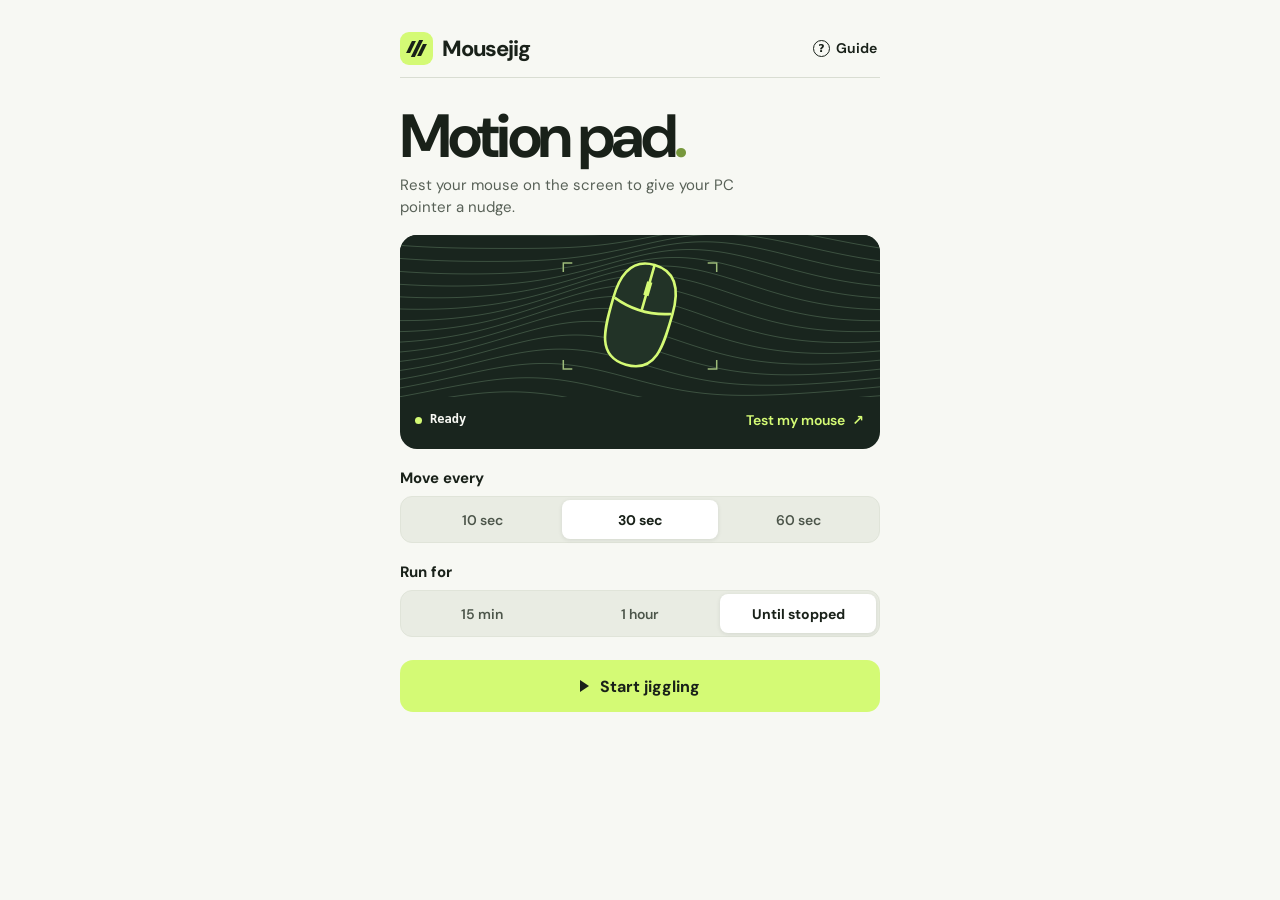
==== app/index.html @ 3383bc42 "Build offline optical mouse jiggler for Android and iOS" ====
<!doctype html>
<html lang="en">
<head>
  <meta charset="utf-8">
  <meta name="viewport" content="width=device-width,initial-scale=1,viewport-fit=cover">
  <meta name="theme-color" content="#f7f8f3">
  <meta name="color-scheme" content="light">
  <meta http-equiv="Content-Security-Policy" content="default-src 'none'; script-src 'self'; style-src 'self'; img-src 'self' data:; font-src 'self'; manifest-src 'self'; worker-src 'self'; connect-src 'self'">
  <link rel="icon" href="icon.png">
  <link rel="apple-touch-icon" href="icon.png">
  <link rel="manifest" href="manifest.webmanifest">
  <link rel="stylesheet" href="style.css">
  <title>Mousejig</title>
  <script defer src="pad.js"></script>
  <script defer src="app.js"></script>
</head>
<body>
  <main id="home" class="shell">
    <header class="topbar">
      <div class="brand"><span class="logo" aria-hidden="true"><i></i><i></i><i></i></span>Mousejig</div>
      <button id="guideButton" class="guide-link" type="button"><span class="question" aria-hidden="true">?</span> Guide</button>
    </header>
    <section class="intro" aria-labelledby="homeTitle">
      <h1 id="homeTitle">Motion pad<span aria-hidden="true">.</span></h1>
      <p>Rest your mouse on the screen to give your PC pointer a nudge.</p>
    </section>
    <section class="preview" aria-label="Mouse placement and sensor test">
      <canvas id="previewCanvas" aria-label="Mouse resting with its optical sensor over the middle of the pad" role="img"></canvas>
      <div class="preview-footer"><span class="status"><i></i> Ready</span>
        <button id="test" class="test" type="button">Test my mouse <span aria-hidden="true">↗</span></button>
      </div>
    </section>
    <form id="settings">
      <fieldset>
        <legend>Move every</legend>
        <div class="segments">
          <label><input type="radio" name="interval" value="10"><span>10 sec</span></label>
          <label><input type="radio" name="interval" value="30" checked><span>30 sec</span></label>
          <label><input type="radio" name="interval" value="60"><span>60 sec</span></label>
        </div>
      </fieldset>
      <fieldset>
        <legend>Run for</legend>
        <div class="segments">
          <label><input type="radio" name="duration" value="15"><span>15 min</span></label>
          <label><input type="radio" name="duration" value="60"><span>1 hour</span></label>
          <label><input type="radio" name="duration" value="0" checked><span>Until stopped</span></label>
        </div>
      </fieldset>
      <button class="primary" type="submit"><span class="play-icon" aria-hidden="true"></span> Start jiggling</button>
    </form>
    <p id="notice" class="notice" role="status"></p>
  </main>

  <main id="session" class="session" hidden>
    <div class="session-top"><div class="status live"><i></i><b id="sessionLabel">Jiggling</b></div>
      <div id="clock" role="timer" aria-live="off"></div>
    </div>
    <h1 id="activeTitle" tabindex="-1">Place the sensor on the pad</h1>
    <div class="tracking-area"><canvas id="surface" role="img" aria-label="Moving textured surface for the optical sensor"></canvas></div>
    <p id="cadence"></p>
    <button class="stop" id="stop" type="button"><span class="stop-icon" aria-hidden="true"></span> <span id="stopLabel">Stop jiggling</span></button>
  </main>

  <dialog id="guide" aria-labelledby="guideTitle">
    <h2 id="guideTitle">Using the pad</h2>
    <ol>
      <li><strong>Test your mouse.</strong> Lay the phone flat, tap “Test my mouse” and rest the mouse sensor over the textured area.</li>
      <li><strong>Watch the PC pointer.</strong> It should move slightly during the eight-second test. If it stays still, turn up the phone brightness or try a different optical mouse.</li>
      <li><strong>Start a session.</strong> Pick an interval shorter than your PC’s idle timeout, choose a duration, then tap “Start jiggling”. Leave the app open.</li>
    </ol>
    <p>Some laser and optical sensors cannot track a phone display.</p>
    <button id="closeGuide" class="primary" type="button">Got it</button>
  </dialog>
</body>
</html>
---- app/style.css ----
@font-face {
  font-family: 'DM Sans';
  src: url('fonts/dm-sans.woff') format('woff');
  font-weight: 100 1000;
  font-display: swap;
}
:root {
  --paper: #f7f8f3;
  --ink: #192119;
  --muted: #586157;
  --line: #d9ddd2;
  --lime: #d4fa75;
  font-family: 'DM Sans', system-ui, sans-serif;
  color: var(--ink);
  background: var(--paper);
  -webkit-text-size-adjust: 100%;
}
* { box-sizing: border-box; }
body { margin: 0; }
[hidden] { display: none !important; }
button, input { font: inherit; }
button { cursor: pointer; color: inherit; touch-action: manipulation; }
button:focus-visible, input:focus-visible + span { outline: 3px solid #699300; outline-offset: 3px; }
button:active { transform: translateY(1px); }
.shell {
  max-width: 524px; margin: auto;
  padding: max(12px, env(safe-area-inset-top)) max(22px, env(safe-area-inset-right)) max(20px, env(safe-area-inset-bottom)) max(22px, env(safe-area-inset-left));
}
.topbar, .preview-footer, .session-top { display: flex; align-items: center; justify-content: space-between; }
.topbar { padding-bottom: 7px; border-bottom: 1px solid var(--line); }
.brand { font-size: 22px; font-weight: 780; letter-spacing: -1.2px; display: flex; align-items: center; gap: 9px; }
.logo { width: 33px; height: 33px; border-radius: 9px; background: var(--lime); display: flex; align-items: center; justify-content: center; gap: 2px; }
.logo i { width: 3.5px; height: 12px; background: var(--ink); transform: skewX(-26deg); }
.logo i:first-child { margin-bottom: 3px; }
.logo i:nth-child(2) { height: 17px; }
.logo i:last-child { margin-top: 3px; }
.guide-link { background: transparent; border: 0; display: flex; align-items: center; gap: 6px; padding: 0 3px 0 12px; min-height: 44px; font-size: 14px; font-weight: 640; }
.question { border: 1.5px solid currentColor; border-radius: 50%; height: 17px; width: 17px; display: grid; place-items: center; font: bold 11px/1 system-ui; }
.intro { margin: clamp(15px, 3vh, 30px) 0 17px; }
h1, h2, p { margin: 0; }
.intro h1 { font-size: clamp(45px, 11vw, 61px); font-weight: 680; letter-spacing: -.055em; line-height: 1.02; }
.intro h1 span { color: #77983c; }
.intro p { font-size: 15px; line-height: 1.43; color: var(--muted); max-width: 36ch; margin-top: 8px; }
.preview { background: #19251e; color: var(--paper); border-radius: 17px; overflow: hidden; }
#previewCanvas { display: block; width: 100%; height: clamp(106px, 18vh, 169px); }
.preview-footer { padding: 1px 15px 7px; }
.status { display: inline-flex; align-items: center; gap: 8px; font: 600 12px/1.3 ui-monospace, monospace; }
.status i { display: inline-block; border-radius: 50%; width: 7px; height: 7px; background: var(--lime); }
.test { background: transparent; color: var(--lime); border: 0; padding: 0 1px 0 12px; min-height: 44px; font-size: 14px; font-weight: 620; }
.test span { margin-left: 4px; }
fieldset { border: 0; margin: 19px 0 0; padding: 0; min-width: 0; }
legend { padding: 0; font-size: 15px; font-weight: 720; margin-bottom: 8px; }
.segments { display: grid; grid-template-columns: repeat(3,minmax(0,1fr)); gap: 2px; background: #e9ece3; border: 1px solid #e0e4d9; padding: 3px; border-radius: 12px; }
.segments label { position: relative; cursor: pointer; }
.segments input { position: absolute; opacity: 0; inset: 0; width: 100%; height: 100%; margin: 0; cursor: pointer; }
.segments span { display: grid; place-items: center; min-height: 39px; padding: 2px 3px; text-align: center; border-radius: 8px; color: #4c554a; font-size: 14px; font-weight: 580; }
.segments input:checked + span { background: #fff; color: var(--ink); font-weight: 720; box-shadow: 0 1px 4px #1c28201a; }
.primary, .stop { width: 100%; min-height: 52px; padding: 12px; border: 0; border-radius: 13px; display: flex; align-items: center; justify-content: center; gap: 11px; font-size: 16px; font-weight: 720; }
.primary { background: var(--lime); margin-top: 23px; }
.play-icon { width: 0; height: 0; border-top: 6px solid transparent; border-bottom: 6px solid transparent; border-left: 9px solid var(--ink); }
.notice { font-size: 14px; line-height: 1.4; color: var(--muted); margin: 12px 0 0; }
.notice:empty { display: none; }
.session {
  background: #19251e; color: var(--paper); min-height: 100vh; min-height: 100dvh;
  display: flex; flex-direction: column; gap: 12px; align-items: stretch;
  padding: max(20px, env(safe-area-inset-top)) max(18px, env(safe-area-inset-right)) max(18px, env(safe-area-inset-bottom)) max(18px, env(safe-area-inset-left));
}
.session h1 { font-size: clamp(21px, 5.4vw, 32px); letter-spacing: -.035em; font-weight: 620; margin: 2px 0; }
.live { color: var(--lime); text-transform: uppercase; letter-spacing: .08em; }
#clock { font: 500 14px/1.4 ui-monospace, monospace; font-variant-numeric: tabular-nums; }
.tracking-area { position: relative; flex: 1; min-height: 120px; border: 2px solid #88a56d; border-radius: 13px; overflow: hidden; }
#surface { position: absolute; width: 100%; height: 100%; display: block; }
#cadence { text-align: center; font-size: 14px; color: #d5dfcf; }
.stop { background: var(--paper); color: var(--ink); }
.stop-icon { width: 11px; height: 11px; background: currentColor; border-radius: 2px; }
dialog { border: 1px solid var(--line); border-radius: 18px; padding: 25px; background: var(--paper); color: var(--ink); width: min(90vw,420px); max-height: 88vh; overflow: auto; }
dialog::backdrop { background: #142319a8; }
dialog h2 { font-size: 28px; letter-spacing: -.05em; }
dialog ol { padding-left: 23px; line-height: 1.5; font-size: 15px; }
dialog li { padding-left: 3px; margin: 0 0 12px; }
dialog p { color: var(--muted); font-size: 14px; line-height: 1.45; }
@media (min-width: 620px) and (min-height: 680px) { .shell { padding-top: 26px; } }
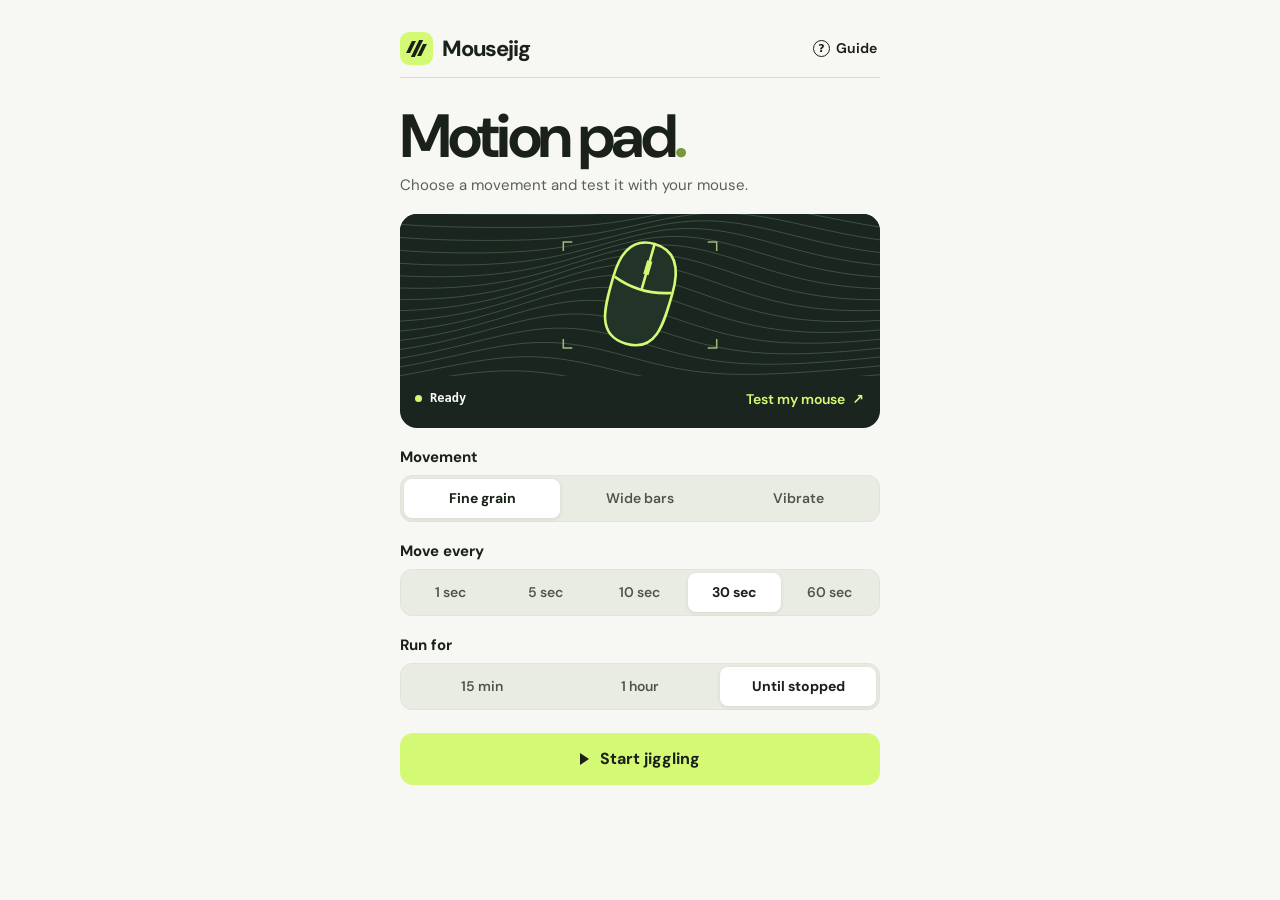
==== commit ccc51865: "Improve sensor tracking and add one- and five-second nudges" ====
--- a/app/index.html
+++ b/app/index.html
@@ -22,18 +22,29 @@
     </header>
     <section class="intro" aria-labelledby="homeTitle">
       <h1 id="homeTitle">Motion pad<span aria-hidden="true">.</span></h1>
-      <p>Rest your mouse on the screen to give your PC pointer a nudge.</p>
+      <p>Choose a movement and test it with your mouse.</p>
     </section>
     <section class="preview" aria-label="Mouse placement and sensor test">
       <canvas id="previewCanvas" aria-label="Mouse resting with its optical sensor over the middle of the pad" role="img"></canvas>
+      <p id="vibrationPreview" class="placement" hidden>Rest the mouse on its usual pad. Touch the side of the mouse with the edge of your phone.</p>
       <div class="preview-footer"><span class="status"><i></i> Ready</span>
         <button id="test" class="test" type="button">Test my mouse <span aria-hidden="true">↗</span></button>
       </div>
     </section>
     <form id="settings">
       <fieldset>
+        <legend>Movement</legend>
+        <div class="segments">
+          <label><input type="radio" name="method" value="grain" checked><span>Fine grain</span></label>
+          <label><input type="radio" name="method" value="bars"><span>Wide bars</span></label>
+          <label id="vibrateOption" hidden><input type="radio" name="method" value="vibrate" disabled><span>Vibrate</span></label>
+        </div>
+      </fieldset>
+      <fieldset>
         <legend>Move every</legend>
         <div class="segments">
+          <label><input type="radio" name="interval" value="1"><span>1 sec</span></label>
+          <label><input type="radio" name="interval" value="5"><span>5 sec</span></label>
           <label><input type="radio" name="interval" value="10"><span>10 sec</span></label>
           <label><input type="radio" name="interval" value="30" checked><span>30 sec</span></label>
           <label><input type="radio" name="interval" value="60"><span>60 sec</span></label>
@@ -58,18 +69,21 @@
     </div>
     <h1 id="activeTitle" tabindex="-1">Place the sensor on the pad</h1>
     <div class="tracking-area"><canvas id="surface" role="img" aria-label="Moving textured surface for the optical sensor"></canvas></div>
+    <p id="vibrationPlacement" class="placement" hidden>Keep the sensor on the mouse pad and the phone touching the side of the mouse.</p>
     <p id="cadence"></p>
+    <p id="powerHint" hidden>Keep your phone’s display awake for this session.</p>
     <button class="stop" id="stop" type="button"><span class="stop-icon" aria-hidden="true"></span> <span id="stopLabel">Stop jiggling</span></button>
   </main>
 
   <dialog id="guide" aria-labelledby="guideTitle">
     <h2 id="guideTitle">Using the pad</h2>
     <ol>
-      <li><strong>Test your mouse.</strong> Lay the phone flat, tap “Test my mouse” and rest the mouse sensor over the textured area.</li>
-      <li><strong>Watch the PC pointer.</strong> It should move slightly during the eight-second test. If it stays still, turn up the phone brightness or try a different optical mouse.</li>
+      <li><strong>Test your mouse.</strong> Choose Fine grain, then tap “Test my mouse”. Lay the phone flat and rest the sensor over the moving pattern.</li>
+      <li><strong>Watch the PC pointer.</strong> The pattern shifts once a second for eight seconds. If the pointer stays still, increase the screen brightness and repeat with Wide bars. You can also try a single layer of thin paper over the screen if the pattern shows through.</li>
       <li><strong>Start a session.</strong> Pick an interval shorter than your PC’s idle timeout, choose a duration, then tap “Start jiggling”. Leave the app open.</li>
     </ol>
-    <p>Some laser and optical sensors cannot track a phone display.</p>
+    <p>Some sensors cannot track a phone display.</p>
+    <p id="vibrationGuide" hidden>With Vibrate, leave the mouse on its usual pad and rest the phone against its side. Use the test to see if each pulse moves the pointer.</p>
     <button id="closeGuide" class="primary" type="button">Got it</button>
   </dialog>
 </body>
--- a/app/style.css
+++ b/app/style.css
@@ -50,7 +50,7 @@
 .test span { margin-left: 4px; }
 fieldset { border: 0; margin: 19px 0 0; padding: 0; min-width: 0; }
 legend { padding: 0; font-size: 15px; font-weight: 720; margin-bottom: 8px; }
-.segments { display: grid; grid-template-columns: repeat(3,minmax(0,1fr)); gap: 2px; background: #e9ece3; border: 1px solid #e0e4d9; padding: 3px; border-radius: 12px; }
+.segments { display: grid; grid-auto-flow: column; grid-auto-columns: minmax(0,1fr); gap: 2px; background: #e9ece3; border: 1px solid #e0e4d9; padding: 3px; border-radius: 12px; }
 .segments label { position: relative; cursor: pointer; }
 .segments input { position: absolute; opacity: 0; inset: 0; width: 100%; height: 100%; margin: 0; cursor: pointer; }
 .segments span { display: grid; place-items: center; min-height: 39px; padding: 2px 3px; text-align: center; border-radius: 8px; color: #4c554a; font-size: 14px; font-weight: 580; }
@@ -70,7 +70,7 @@
 #clock { font: 500 14px/1.4 ui-monospace, monospace; font-variant-numeric: tabular-nums; }
 .tracking-area { position: relative; flex: 1; min-height: 120px; border: 2px solid #88a56d; border-radius: 13px; overflow: hidden; }
 #surface { position: absolute; width: 100%; height: 100%; display: block; }
-#cadence { text-align: center; font-size: 14px; color: #d5dfcf; }
+#cadence, #powerHint { text-align: center; font-size: 14px; color: #d5dfcf; }
 .stop { background: var(--paper); color: var(--ink); }
 .stop-icon { width: 11px; height: 11px; background: currentColor; border-radius: 2px; }
 dialog { border: 1px solid var(--line); border-radius: 18px; padding: 25px; background: var(--paper); color: var(--ink); width: min(90vw,420px); max-height: 88vh; overflow: auto; }
@@ -80,3 +80,8 @@
 dialog li { padding-left: 3px; margin: 0 0 12px; }
 dialog p { color: var(--muted); font-size: 14px; line-height: 1.45; }
 @media (min-width: 620px) and (min-height: 680px) { .shell { padding-top: 26px; } }
+
+.placement { padding: 20px; line-height: 1.4; }
+#vibrationPreview { min-height: clamp(106px, 18vh, 169px); display: grid; align-content: center; }
+#vibrationPlacement { flex: 1; display: grid; align-content: center; font-size: 19px; }
+dialog p + p { margin-top: 10px; }
